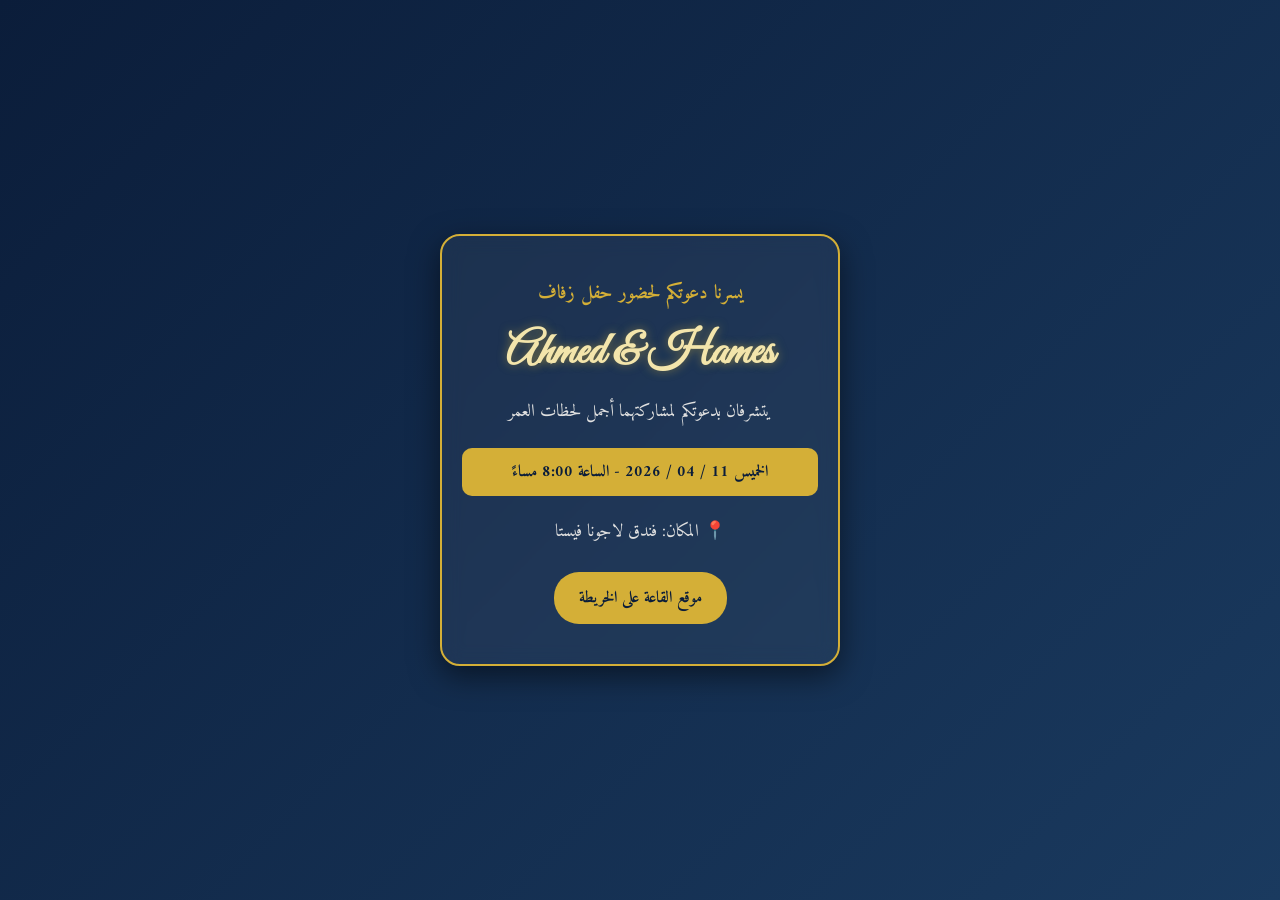
==== index.html @ f0f704f0 "Add files via upload" ====
<!DOCTYPE html>
<html lang="ar" dir="rtl">
<head>
    <meta charset="UTF-8">
    <meta name="viewport" content="width=device-width, initial-scale=1.0">
    <title>دعوة زفاف</title>
    <link href="https://fonts.googleapis.com/css2?family=Amiri:wght@400;700&family=Great+Vibes&display=swap" rel="stylesheet">
    <style>
        * { box-sizing: border-box; margin: 0; padding: 0; }
        body {
            font-family: 'Amiri', serif;
            background: linear-gradient(135deg, #0b1d3a, #1a3a5f);
            color: #fff;
            display: flex;
            justify-content: center;
            align-items: center;
            min-height: 100vh;
            padding: 20px;
        }
        .card {
            background: rgba(255, 255, 255, 0.05);
            border: 2px solid #d4af37;
            border-radius: 20px;
            padding: 40px 20px;
            text-align: center;
            max-width: 400px;
            width: 100%;
            box-shadow: 0 10px 30px rgba(0,0,0,0.5);
            backdrop-filter: blur(10px);
        }
        h3 { color: #d4af37; font-size: 1.2rem; margin-bottom: 10px; }
        h1 {
            font-family: 'Great Vibes', cursive;
            font-size: 2.8rem;
            color: #f3e5ab;
            margin: 15px 0;
            text-shadow: 0 0 10px rgba(212,175,55,0.5);
        }
        p { font-size: 1.1rem; line-height: 1.8; margin-bottom: 15px; color: #e0e0e0; }
        .date-box {
            background: #d4af37;
            color: #0b1d3a;
            padding: 10px;
            border-radius: 10px;
            font-weight: bold;
            margin: 20px 0;
        }
        .btn {
            display: inline-block;
            background: #d4af37;
            color: #0b1d3a;
            padding: 12px 25px;
            border-radius: 25px;
            text-decoration: none;
            font-weight: bold;
            margin-top: 10px;
            transition: 0.3s;
        }
    </style>
</head>
<body>

    <div class="card">
        <h3>يسرنا دعوتكم لحضور حفل زفاف</h3>
        <h1 id="names">Ahmed & Hames</h1>
        <p id="message">يتشرفان بدعوتكم لمشاركتهما أجمل لحظات العمر</p>
        
        <div class="date-box" id="date">
            الخميس 11 / 04 / 2026 - الساعة 8:00 مساءً
        </div>

        <p id="venue">📍 المكان: فندق لاجونا فيستا</p>

        <a href="https://maps.google.com" target="_blank" class="btn" id="mapLink">موقع القاعة على الخريطة</a>
    </div>

    <script>
        // كود بسيط يستقبل البيانات الديناميكية المكتوبة في لوحة التحكم
        const params = new URLSearchParams(window.location.search);
        if(params.get('names')) document.getElementById('names').innerText = params.get('names');
        if(params.get('date')) document.getElementById('date').innerText = params.get('date');
        if(params.get('venue')) document.getElementById('venue').innerText = '📍 المكان: ' + params.get('venue');
    </script>
</body>
</html>
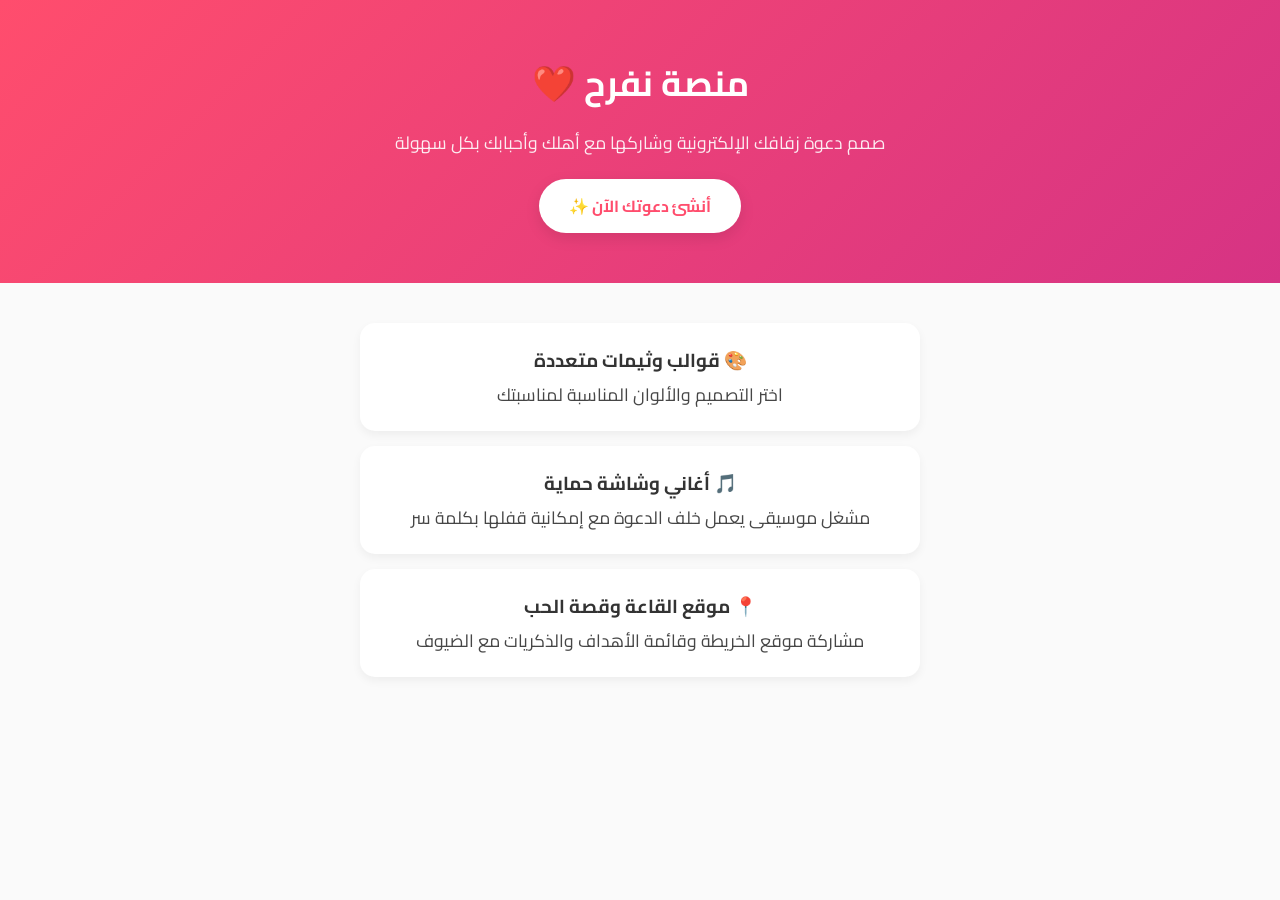
==== commit 10c6ac73: "Add files via upload" ====
--- a/index.html
+++ b/index.html
@@ -3,83 +3,41 @@
 <head>
     <meta charset="UTF-8">
     <meta name="viewport" content="width=device-width, initial-scale=1.0">
-    <title>دعوة زفاف</title>
-    <link href="https://fonts.googleapis.com/css2?family=Amiri:wght@400;700&family=Great+Vibes&display=swap" rel="stylesheet">
+    <title>منصة نفرح - دعوات إلكترونية فاخرة</title>
+    <link href="https://fonts.googleapis.com/css2?family=Cairo:wght@400;600;700&display=swap" rel="stylesheet">
     <style>
-        * { box-sizing: border-box; margin: 0; padding: 0; }
-        body {
-            font-family: 'Amiri', serif;
-            background: linear-gradient(135deg, #0b1d3a, #1a3a5f);
-            color: #fff;
-            display: flex;
-            justify-content: center;
-            align-items: center;
-            min-height: 100vh;
-            padding: 20px;
-        }
-        .card {
-            background: rgba(255, 255, 255, 0.05);
-            border: 2px solid #d4af37;
-            border-radius: 20px;
-            padding: 40px 20px;
-            text-align: center;
-            max-width: 400px;
-            width: 100%;
-            box-shadow: 0 10px 30px rgba(0,0,0,0.5);
-            backdrop-filter: blur(10px);
-        }
-        h3 { color: #d4af37; font-size: 1.2rem; margin-bottom: 10px; }
-        h1 {
-            font-family: 'Great Vibes', cursive;
-            font-size: 2.8rem;
-            color: #f3e5ab;
-            margin: 15px 0;
-            text-shadow: 0 0 10px rgba(212,175,55,0.5);
-        }
-        p { font-size: 1.1rem; line-height: 1.8; margin-bottom: 15px; color: #e0e0e0; }
-        .date-box {
-            background: #d4af37;
-            color: #0b1d3a;
-            padding: 10px;
-            border-radius: 10px;
-            font-weight: bold;
-            margin: 20px 0;
-        }
-        .btn {
-            display: inline-block;
-            background: #d4af37;
-            color: #0b1d3a;
-            padding: 12px 25px;
-            border-radius: 25px;
-            text-decoration: none;
-            font-weight: bold;
-            margin-top: 10px;
-            transition: 0.3s;
-        }
+        * { box-sizing: border-box; margin: 0; padding: 0; font-family: 'Cairo', sans-serif; }
+        body { background: #fafafa; color: #333; text-align: center; }
+        header { background: linear-gradient(135deg, #ff4d6d, #d63384); color: white; padding: 50px 20px; }
+        h1 { font-size: 2.2rem; margin-bottom: 10px; }
+        p { font-size: 1.1rem; opacity: 0.9; }
+        .btn { display: inline-block; background: white; color: #ff4d6d; padding: 12px 30px; border-radius: 30px; text-decoration: none; font-weight: bold; margin-top: 20px; box-shadow: 0 5px 15px rgba(0,0,0,0.1); }
+        .features { padding: 40px 20px; max-width: 600px; margin: 0 auto; }
+        .card { background: white; padding: 20px; border-radius: 15px; margin-bottom: 15px; box-shadow: 0 4px 10px rgba(0,0,0,0.05); }
     </style>
 </head>
 <body>
 
-    <div class="card">
-        <h3>يسرنا دعوتكم لحضور حفل زفاف</h3>
-        <h1 id="names">Ahmed & Hames</h1>
-        <p id="message">يتشرفان بدعوتكم لمشاركتهما أجمل لحظات العمر</p>
-        
-        <div class="date-box" id="date">
-            الخميس 11 / 04 / 2026 - الساعة 8:00 مساءً
+    <header>
+        <h1>منصة نفرح ❤️</h1>
+        <p>صمم دعوة زفافك الإلكترونية وشاركها مع أهلك وأحبابك بكل سهولة</p>
+        <a href="create.html" class="btn">أنشئ دعوتك الآن ✨</a>
+    </header>
+
+    <div class="features">
+        <div class="card">
+            <h3>🎨 قوالب وثيمات متعددة</h3>
+            <p>اختر التصميم والألوان المناسبة لمناسبتك</p>
         </div>
-
-        <p id="venue">📍 المكان: فندق لاجونا فيستا</p>
-
-        <a href="https://maps.google.com" target="_blank" class="btn" id="mapLink">موقع القاعة على الخريطة</a>
+        <div class="card">
+            <h3>🎵 أغاني وشاشة حماية</h3>
+            <p>مشغل موسيقى يعمل خلف الدعوة مع إمكانية قفلها بكلمة سر</p>
+        </div>
+        <div class="card">
+            <h3>📍 موقع القاعة وقصة الحب</h3>
+            <p>مشاركة موقع الخريطة وقائمة الأهداف والذكريات مع الضيوف</p>
+        </div>
     </div>
 
-    <script>
-        // كود بسيط يستقبل البيانات الديناميكية المكتوبة في لوحة التحكم
-        const params = new URLSearchParams(window.location.search);
-        if(params.get('names')) document.getElementById('names').innerText = params.get('names');
-        if(params.get('date')) document.getElementById('date').innerText = params.get('date');
-        if(params.get('venue')) document.getElementById('venue').innerText = '📍 المكان: ' + params.get('venue');
-    </script>
 </body>
 </html>
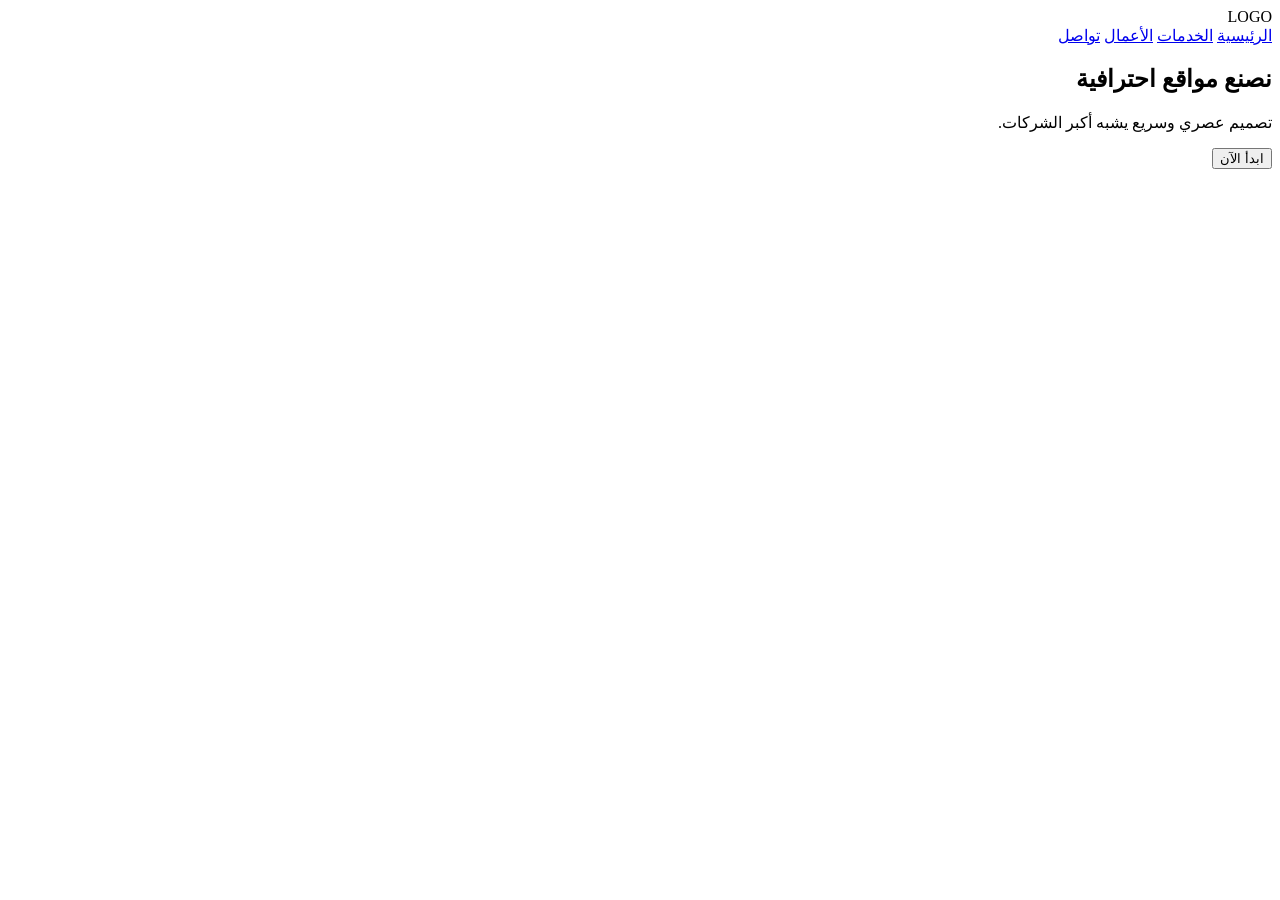
==== commit 846819b9: "Add files via upload" ====
--- a/index.html
+++ b/index.html
@@ -1,43 +1,58 @@
 <!DOCTYPE html>
 <html lang="ar" dir="rtl">
+
 <head>
-    <meta charset="UTF-8">
-    <meta name="viewport" content="width=device-width, initial-scale=1.0">
-    <title>منصة نفرح - دعوات إلكترونية فاخرة</title>
-    <link href="https://fonts.googleapis.com/css2?family=Cairo:wght@400;600;700&display=swap" rel="stylesheet">
-    <style>
-        * { box-sizing: border-box; margin: 0; padding: 0; font-family: 'Cairo', sans-serif; }
-        body { background: #fafafa; color: #333; text-align: center; }
-        header { background: linear-gradient(135deg, #ff4d6d, #d63384); color: white; padding: 50px 20px; }
-        h1 { font-size: 2.2rem; margin-bottom: 10px; }
-        p { font-size: 1.1rem; opacity: 0.9; }
-        .btn { display: inline-block; background: white; color: #ff4d6d; padding: 12px 30px; border-radius: 30px; text-decoration: none; font-weight: bold; margin-top: 20px; box-shadow: 0 5px 15px rgba(0,0,0,0.1); }
-        .features { padding: 40px 20px; max-width: 600px; margin: 0 auto; }
-        .card { background: white; padding: 20px; border-radius: 15px; margin-bottom: 15px; box-shadow: 0 4px 10px rgba(0,0,0,0.05); }
-    </style>
+
+<meta charset="UTF-8">
+
+<meta name="viewport" content="width=device-width, initial-scale=1.0">
+
+<title>My Website</title>
+
+<link rel="stylesheet" href="style.css">
+
 </head>
+
 <body>
 
-    <header>
-        <h1>منصة نفرح ❤️</h1>
-        <p>صمم دعوة زفافك الإلكترونية وشاركها مع أهلك وأحبابك بكل سهولة</p>
-        <a href="create.html" class="btn">أنشئ دعوتك الآن ✨</a>
-    </header>
+<header>
 
-    <div class="features">
-        <div class="card">
-            <h3>🎨 قوالب وثيمات متعددة</h3>
-            <p>اختر التصميم والألوان المناسبة لمناسبتك</p>
-        </div>
-        <div class="card">
-            <h3>🎵 أغاني وشاشة حماية</h3>
-            <p>مشغل موسيقى يعمل خلف الدعوة مع إمكانية قفلها بكلمة سر</p>
-        </div>
-        <div class="card">
-            <h3>📍 موقع القاعة وقصة الحب</h3>
-            <p>مشاركة موقع الخريطة وقائمة الأهداف والذكريات مع الضيوف</p>
-        </div>
-    </div>
+<div class="logo">LOGO</div>
+
+<nav>
+
+<a href="#">الرئيسية</a>
+
+<a href="#">الخدمات</a>
+
+<a href="#">الأعمال</a>
+
+<a href="#">تواصل</a>
+
+</nav>
+
+</header>
+
+<section class="hero">
+
+<div class="content">
+
+<h1>نصنع مواقع احترافية</h1>
+
+<p>
+
+تصميم عصري وسريع يشبه أكبر الشركات.
+
+</p>
+
+<button>ابدأ الآن</button>
+
+</div>
+
+</section>
+
+<script src="script.js"></script>
 
 </body>
+
 </html>
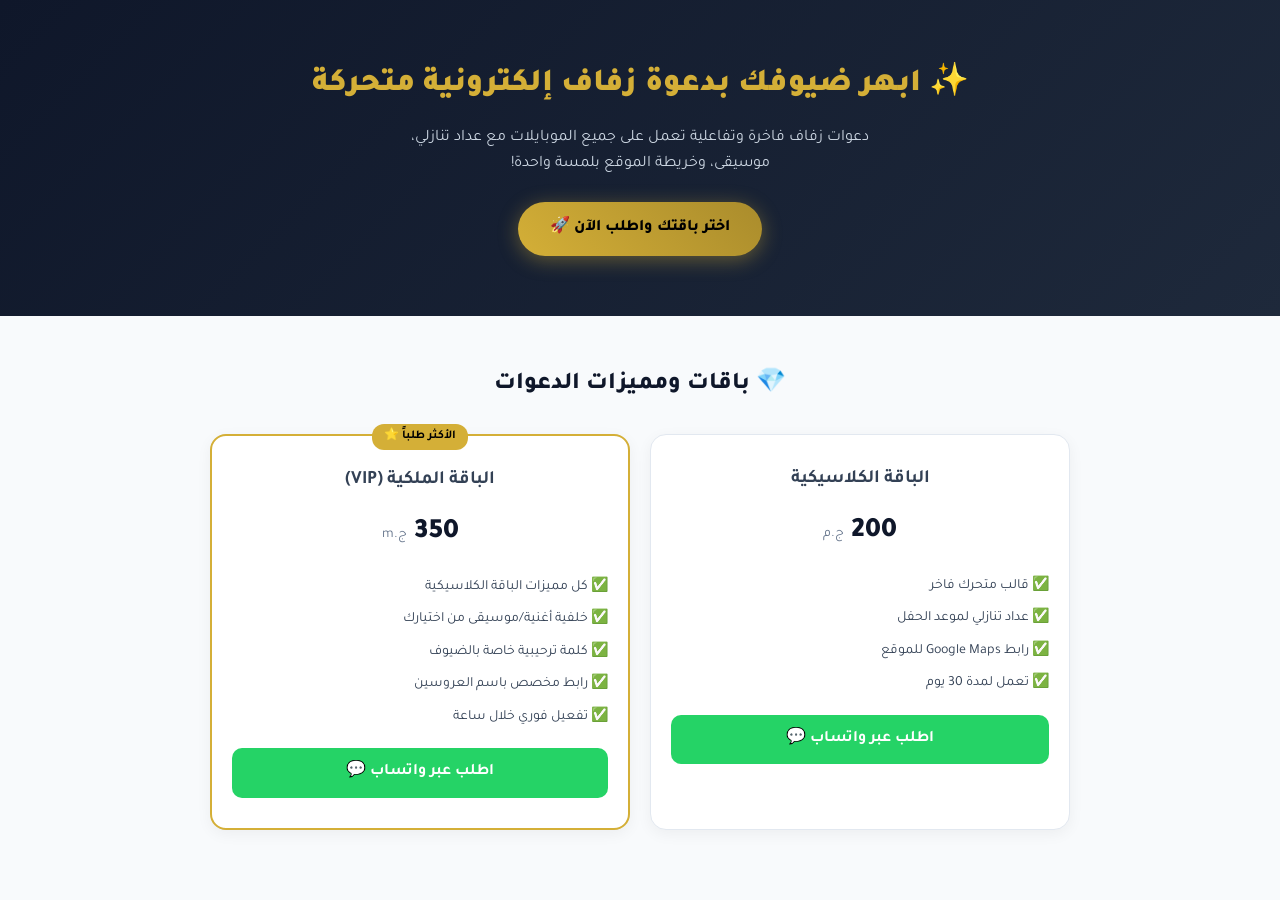
==== commit bcffc496: "Add files via upload" ====
--- a/index.html
+++ b/index.html
@@ -1,58 +1,132 @@
 <!DOCTYPE html>
 <html lang="ar" dir="rtl">
+<head>
+    <meta charset="UTF-8">
+    <meta name="viewport" content="width=device-width, initial-scale=1.0">
+    <title>دعوات زفاف إلكترونية فاخرة ومتحركة</title>
+    <link href="https://fonts.googleapis.com/css2?family=Tajawal:wght@400;500;700;800;900&display=swap" rel="stylesheet">
+    <style>
+        :root {
+            --gold: #d4af37;
+            --dark: #0f172a;
+            --bg: #f8fafc;
+        }
+        * { box-sizing: border-box; margin: 0; padding: 0; font-family: 'Tajawal', sans-serif; }
+        body { background: var(--bg); color: #334155; line-height: 1.6; }
 
-<head>
+        .hero {
+            background: linear-gradient(135deg, #0f172a 0%, #1e293b 100%);
+            color: white;
+            padding: 60px 20px;
+            text-align: center;
+        }
+        .hero h1 { font-size: 32px; color: var(--gold); font-weight: 900; margin-bottom: 15px; }
+        .hero p { font-size: 16px; color: #cbd5e1; max-width: 500px; margin: 0 auto 25px; }
+        
+        .btn-cta {
+            display: inline-block;
+            background: linear-gradient(45deg, var(--gold), #aa8c2c);
+            color: #000;
+            font-weight: 800;
+            padding: 14px 32px;
+            border-radius: 30px;
+            text-decoration: none;
+            box-shadow: 0 4px 20px rgba(212, 175, 55, 0.4);
+        }
 
-<meta charset="UTF-8">
+        .section { padding: 50px 20px; max-width: 900px; margin: 0 auto; text-align: center; }
+        .section-title { font-size: 24px; font-weight: 800; margin-bottom: 30px; color: #0f172a; }
 
-<meta name="viewport" content="width=device-width, initial-scale=1.0">
+        /* كروت الباقات */
+        .pricing-grid {
+            display: grid;
+            grid-template-columns: repeat(auto-fit, minmax(250px, 1fr));
+            gap: 20px;
+        }
 
-<title>My Website</title>
+        .price-card {
+            background: white;
+            padding: 30px 20px;
+            border-radius: 16px;
+            border: 1px solid #e2e8f0;
+            box-shadow: 0 4px 15px rgba(0,0,0,0.05);
+            position: relative;
+        }
 
-<link rel="stylesheet" href="style.css">
+        .price-card.popular {
+            border: 2px solid var(--gold);
+        }
 
+        .price-card.popular::before {
+            content: 'الأكثر طلباً ⭐';
+            position: absolute;
+            top: -12px;
+            right: 50%;
+            transform: translateX(50%);
+            background: var(--gold);
+            color: black;
+            font-weight: bold;
+            font-size: 12px;
+            padding: 3px 12px;
+            border-radius: 12px;
+        }
+
+        .price { font-size: 28px; font-weight: 900; color: #0f172a; margin: 15px 0; }
+        .price span { font-size: 14px; color: #64748b; font-weight: normal; }
+
+        .features-list { list-style: none; margin: 20px 0; text-align: right; font-size: 14px; }
+        .features-list li { margin-bottom: 10px; }
+
+        .btn-whatsapp {
+            display: block;
+            background: #25d366;
+            color: white;
+            font-weight: bold;
+            padding: 12px;
+            border-radius: 10px;
+            text-decoration: none;
+        }
+    </style>
 </head>
-
 <body>
 
-<header>
+    <header class="hero">
+        <h1>✨ ابهر ضيوفك بدعوة زفاف إلكترونية متحركة</h1>
+        <p>دعوات زفاف فاخرة وتفاعلية تعمل على جميع الموبايلات مع عداد تنازلي، موسيقى، وخريطة الموقع بلمسة واحدة!</p>
+        <a href="#pricing" class="btn-cta">اختر باقتك واطلب الآن 🚀</a>
+    </header>
 
-<div class="logo">LOGO</div>
+    <section class="section" id="pricing">
+        <h2 class="section-title">💎 باقات ومميزات الدعوات</h2>
+        <div class="pricing-grid">
+            
+            <div class="price-card">
+                <h3>الباقة الكلاسيكية</h3>
+                <div class="price">200 <span>ج.م</span></div>
+                <ul class="features-list">
+                    <li>✅ قالب متحرك فاخر</li>
+                    <li>✅ عداد تنازلي لموعد الحفل</li>
+                    <li>✅ رابط Google Maps للموقع</li>
+                    <li>✅ تعمل لمدة 30 يوم</li>
+                </ul>
+                <a href="https://wa.me/201000000000?text=أريد%20طلب%20الدعوة%20الكلاسيكية" target="_blank" class="btn-whatsapp">اطلب عبر واتساب 💬</a>
+            </div>
 
-<nav>
+            <div class="price-card popular">
+                <h3>الباقة الملكية (VIP)</h3>
+                <div class="price">350 <span>ج.m</span></div>
+                <ul class="features-list">
+                    <li>✅ كل مميزات الباقة الكلاسيكية</li>
+                    <li>✅ خلفية أغنية/موسيقى من اختيارك</li>
+                    <li>✅ كلمة ترحيبية خاصة بالضيوف</li>
+                    <li>✅ رابط مخصص باسم العروسين</li>
+                    <li>✅ تفعيل فوري خلال ساعة</li>
+                </ul>
+                <a href="https://wa.me/201000000000?text=أريد%20طلب%20الباقة%20الملكية" target="_blank" class="btn-whatsapp">اطلب عبر واتساب 💬</a>
+            </div>
 
-<a href="#">الرئيسية</a>
-
-<a href="#">الخدمات</a>
-
-<a href="#">الأعمال</a>
-
-<a href="#">تواصل</a>
-
-</nav>
-
-</header>
-
-<section class="hero">
-
-<div class="content">
-
-<h1>نصنع مواقع احترافية</h1>
-
-<p>
-
-تصميم عصري وسريع يشبه أكبر الشركات.
-
-</p>
-
-<button>ابدأ الآن</button>
-
-</div>
-
-</section>
-
-<script src="script.js"></script>
+        </div>
+    </section>
 
 </body>
-
 </html>
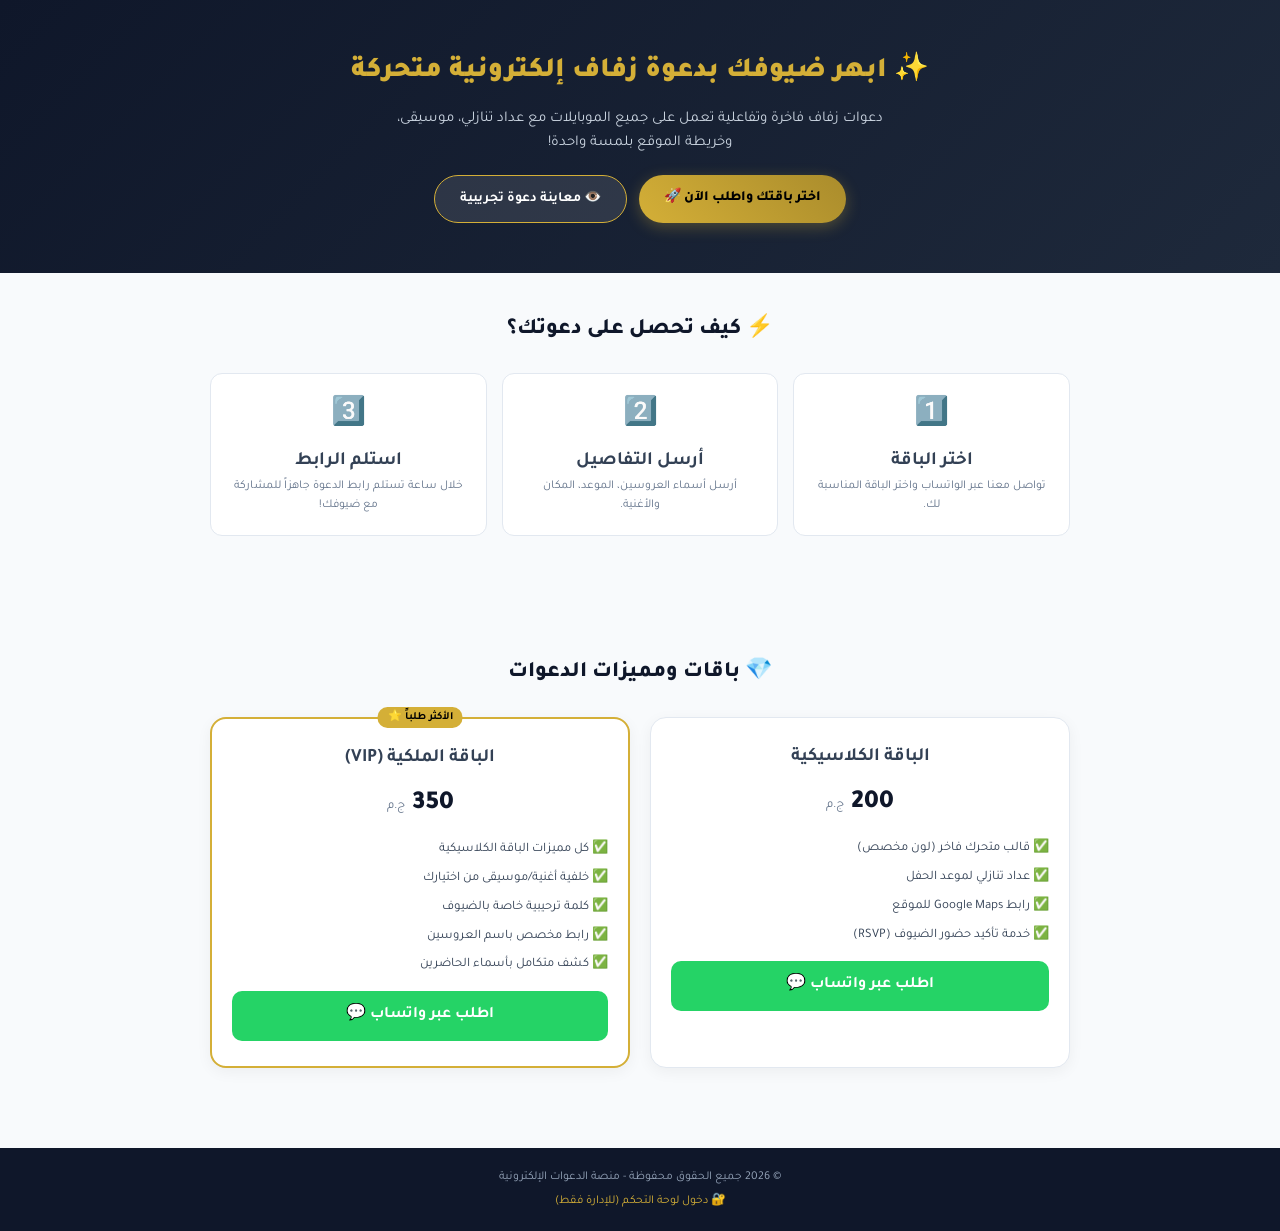
==== commit e013ce9e: "Add files via upload" ====
--- a/index.html
+++ b/index.html
@@ -17,75 +17,96 @@
         .hero {
             background: linear-gradient(135deg, #0f172a 0%, #1e293b 100%);
             color: white;
-            padding: 60px 20px;
+            padding: 50px 20px;
             text-align: center;
         }
-        .hero h1 { font-size: 32px; color: var(--gold); font-weight: 900; margin-bottom: 15px; }
-        .hero p { font-size: 16px; color: #cbd5e1; max-width: 500px; margin: 0 auto 25px; }
+        .hero h1 { font-size: 28px; color: var(--gold); font-weight: 900; margin-bottom: 12px; }
+        .hero p { font-size: 15px; color: #cbd5e1; max-width: 500px; margin: 0 auto 20px; }
         
+        .hero-buttons {
+            display: flex;
+            justify-content: center;
+            gap: 12px;
+            flex-wrap: wrap;
+        }
+
         .btn-cta {
-            display: inline-block;
             background: linear-gradient(45deg, var(--gold), #aa8c2c);
             color: #000;
             font-weight: 800;
-            padding: 14px 32px;
+            padding: 12px 25px;
             border-radius: 30px;
             text-decoration: none;
-            box-shadow: 0 4px 20px rgba(212, 175, 55, 0.4);
+            box-shadow: 0 4px 15px rgba(212, 175, 55, 0.3);
+            font-size: 14px;
         }
 
-        .section { padding: 50px 20px; max-width: 900px; margin: 0 auto; text-align: center; }
-        .section-title { font-size: 24px; font-weight: 800; margin-bottom: 30px; color: #0f172a; }
+        .btn-demo {
+            background: rgba(255, 255, 255, 0.1);
+            color: #fff;
+            border: 1px solid var(--gold);
+            font-weight: 700;
+            padding: 12px 25px;
+            border-radius: 30px;
+            text-decoration: none;
+            font-size: 14px;
+        }
+
+        .section { padding: 40px 20px; max-width: 900px; margin: 0 auto; text-align: center; }
+        .section-title { font-size: 22px; font-weight: 800; margin-bottom: 25px; color: #0f172a; }
+
+        /* خطوات العمل */
+        .steps-grid {
+            display: grid;
+            grid-template-columns: repeat(auto-fit, minmax(200px, 1fr));
+            gap: 15px;
+            margin-bottom: 40px;
+        }
+        .step-card {
+            background: white; padding: 20px; border-radius: 12px;
+            border: 1px solid #e2e8f0; text-align: center;
+        }
+        .step-icon { font-size: 28px; margin-bottom: 8px; }
 
         /* كروت الباقات */
         .pricing-grid {
             display: grid;
-            grid-template-columns: repeat(auto-fit, minmax(250px, 1fr));
+            grid-template-columns: repeat(auto-fit, minmax(260px, 1fr));
             gap: 20px;
         }
 
         .price-card {
             background: white;
-            padding: 30px 20px;
+            padding: 25px 20px;
             border-radius: 16px;
             border: 1px solid #e2e8f0;
             box-shadow: 0 4px 15px rgba(0,0,0,0.05);
             position: relative;
         }
 
-        .price-card.popular {
-            border: 2px solid var(--gold);
+        .price-card.popular { border: 2px solid var(--gold); }
+        .price-card.popular::before {
+            content: 'الأكثر طلباً ⭐';
+            position: absolute; top: -12px; right: 50%; transform: translateX(50%);
+            background: var(--gold); color: black; font-weight: bold; font-size: 11px;
+            padding: 2px 10px; border-radius: 10px;
         }
 
-        .price-card.popular::before {
-            content: 'الأكثر طلباً ⭐';
-            position: absolute;
-            top: -12px;
-            right: 50%;
-            transform: translateX(50%);
-            background: var(--gold);
-            color: black;
-            font-weight: bold;
-            font-size: 12px;
-            padding: 3px 12px;
-            border-radius: 12px;
+        .price { font-size: 26px; font-weight: 900; color: #0f172a; margin: 10px 0; }
+        .price span { font-size: 13px; color: #64748b; font-weight: normal; }
+
+        .features-list { list-style: none; margin: 15px 0; text-align: right; font-size: 13px; }
+        .features-list li { margin-bottom: 8px; }
+
+        .btn-whatsapp {
+            display: block; background: #25d366; color: white;
+            font-weight: bold; padding: 12px; border-radius: 10px; text-decoration: none;
         }
 
-        .price { font-size: 28px; font-weight: 900; color: #0f172a; margin: 15px 0; }
-        .price span { font-size: 14px; color: #64748b; font-weight: normal; }
-
-        .features-list { list-style: none; margin: 20px 0; text-align: right; font-size: 14px; }
-        .features-list li { margin-bottom: 10px; }
-
-        .btn-whatsapp {
-            display: block;
-            background: #25d366;
-            color: white;
-            font-weight: bold;
-            padding: 12px;
-            border-radius: 10px;
-            text-decoration: none;
+        footer {
+            background: #0f172a; color: #94a3b8; padding: 20px; text-align: center; font-size: 12px; margin-top: 40px;
         }
+        footer a { color: var(--gold); text-decoration: none; margin-top: 5px; display: inline-block; }
     </style>
 </head>
 <body>
@@ -93,8 +114,34 @@
     <header class="hero">
         <h1>✨ ابهر ضيوفك بدعوة زفاف إلكترونية متحركة</h1>
         <p>دعوات زفاف فاخرة وتفاعلية تعمل على جميع الموبايلات مع عداد تنازلي، موسيقى، وخريطة الموقع بلمسة واحدة!</p>
-        <a href="#pricing" class="btn-cta">اختر باقتك واطلب الآن 🚀</a>
+        
+        <div class="hero-buttons">
+            <a href="#pricing" class="btn-cta">اختر باقتك واطلب الآن 🚀</a>
+            <!-- زر معاينة نمط دعوة حية تجريبية -->
+            <a href="/invitation.html?id=demo" target="_blank" class="btn-demo">👁️ معاينة دعوة تجريبية</a>
+        </div>
     </header>
+
+    <section class="section">
+        <h2 class="section-title">⚡ كيف تحصل على دعوتك؟</h2>
+        <div class="steps-grid">
+            <div class="step-card">
+                <div class="step-icon">1️⃣</div>
+                <h3>اختر الباقة</h3>
+                <p style="font-size: 12px; color: #64748b;">تواصل معنا عبر الواتساب واختر الباقة المناسبة لك.</p>
+            </div>
+            <div class="step-card">
+                <div class="step-icon">2️⃣</div>
+                <h3>أرسل التفاصيل</h3>
+                <p style="font-size: 12px; color: #64748b;">أرسل أسماء العروسين، الموعد، المكان والأغنية.</p>
+            </div>
+            <div class="step-card">
+                <div class="step-icon">3️⃣</div>
+                <h3>استلم الرابط</h3>
+                <p style="font-size: 12px; color: #64748b;">خلال ساعة تستلم رابط الدعوة جاهزاً للمشاركة مع ضيوفك!</p>
+            </div>
+        </div>
+    </section>
 
     <section class="section" id="pricing">
         <h2 class="section-title">💎 باقات ومميزات الدعوات</h2>
@@ -104,23 +151,23 @@
                 <h3>الباقة الكلاسيكية</h3>
                 <div class="price">200 <span>ج.م</span></div>
                 <ul class="features-list">
-                    <li>✅ قالب متحرك فاخر</li>
+                    <li>✅ قالب متحرك فاخر (لون مخصص)</li>
                     <li>✅ عداد تنازلي لموعد الحفل</li>
                     <li>✅ رابط Google Maps للموقع</li>
-                    <li>✅ تعمل لمدة 30 يوم</li>
+                    <li>✅ خدمة تأكيد حضور الضيوف (RSVP)</li>
                 </ul>
                 <a href="https://wa.me/201000000000?text=أريد%20طلب%20الدعوة%20الكلاسيكية" target="_blank" class="btn-whatsapp">اطلب عبر واتساب 💬</a>
             </div>
 
             <div class="price-card popular">
                 <h3>الباقة الملكية (VIP)</h3>
-                <div class="price">350 <span>ج.m</span></div>
+                <div class="price">350 <span>ج.م</span></div>
                 <ul class="features-list">
                     <li>✅ كل مميزات الباقة الكلاسيكية</li>
                     <li>✅ خلفية أغنية/موسيقى من اختيارك</li>
                     <li>✅ كلمة ترحيبية خاصة بالضيوف</li>
                     <li>✅ رابط مخصص باسم العروسين</li>
-                    <li>✅ تفعيل فوري خلال ساعة</li>
+                    <li>✅ كشف متكامل بأسماء الحاضرين</li>
                 </ul>
                 <a href="https://wa.me/201000000000?text=أريد%20طلب%20الباقة%20الملكية" target="_blank" class="btn-whatsapp">اطلب عبر واتساب 💬</a>
             </div>
@@ -128,5 +175,11 @@
         </div>
     </section>
 
+    <footer>
+        <p>© 2026 جميع الحقوق محفوظة - منصة الدعوات الإلكترونية</p>
+        <!-- رابط سريع للوحة التحكم الخاصة بك -->
+        <a href="/admin.html">🔐 دخول لوحة التحكم (للإدارة فقط)</a>
+    </footer>
+
 </body>
 </html>
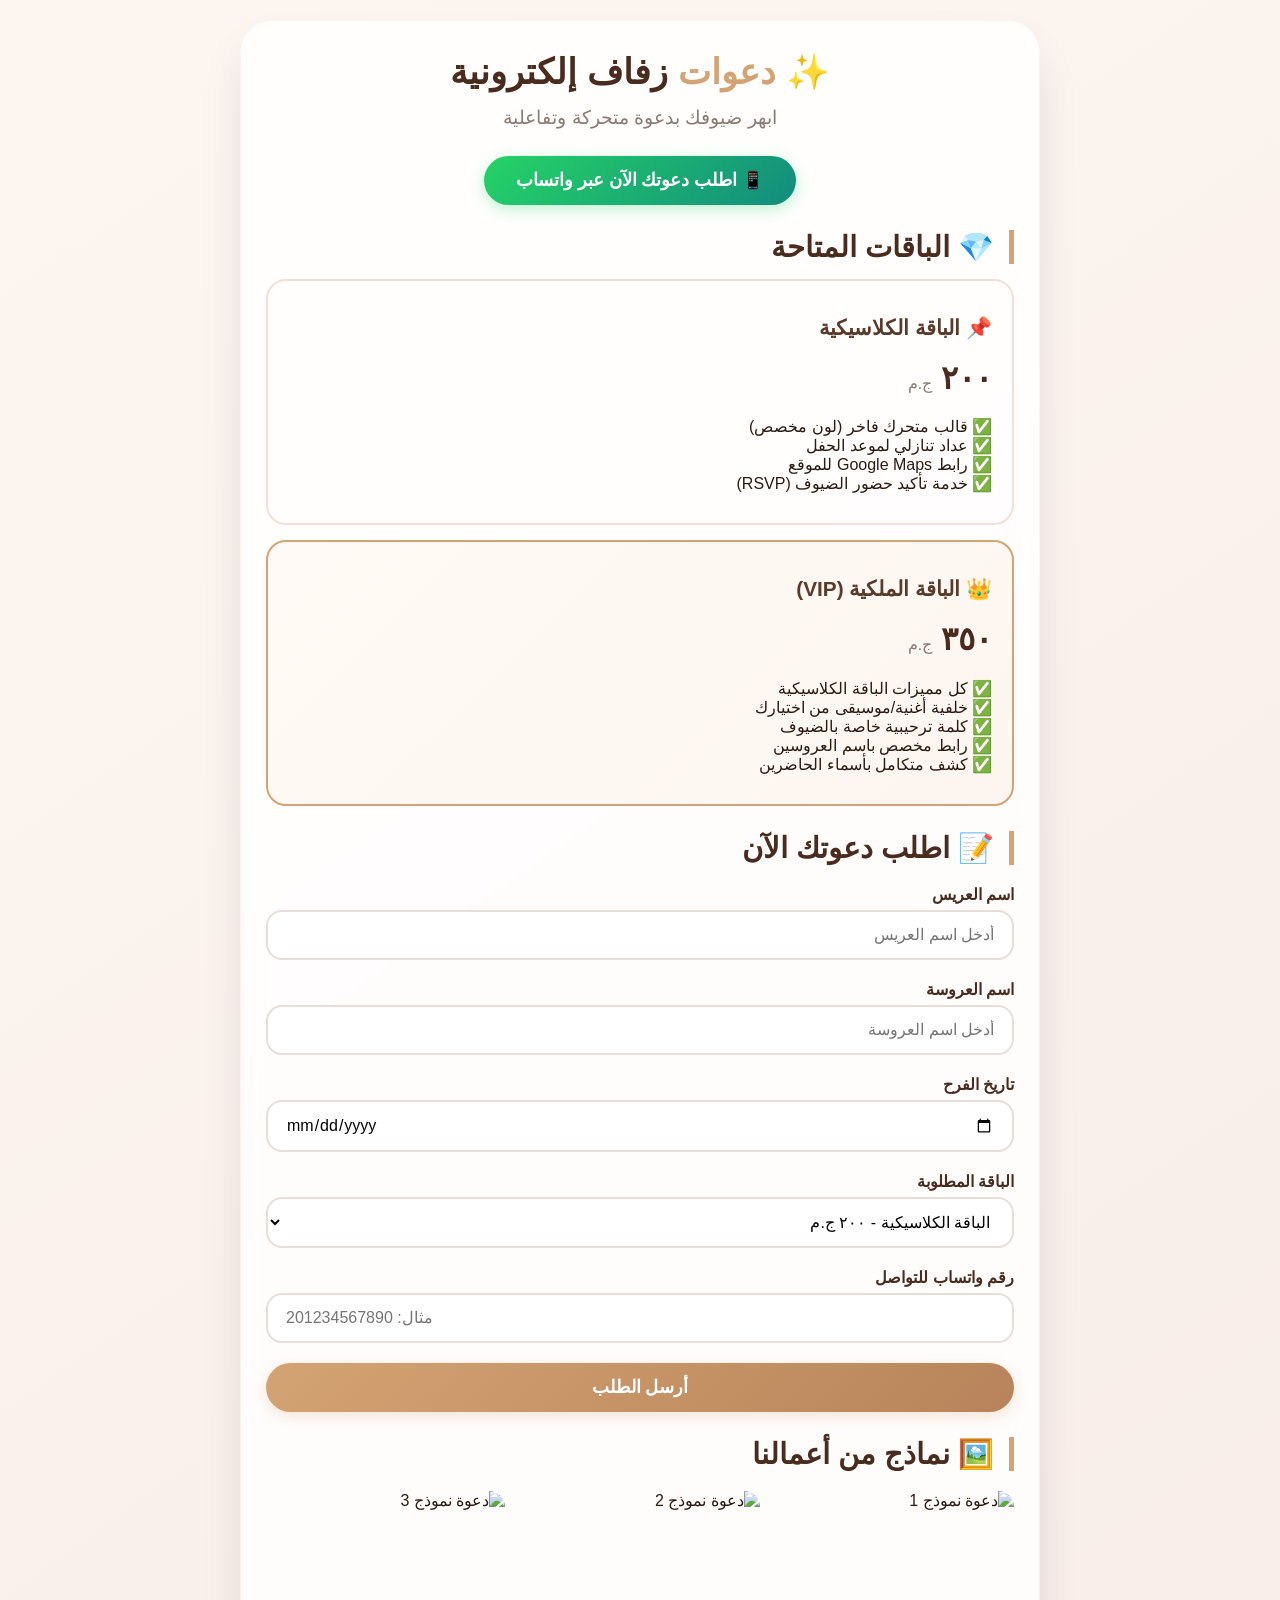
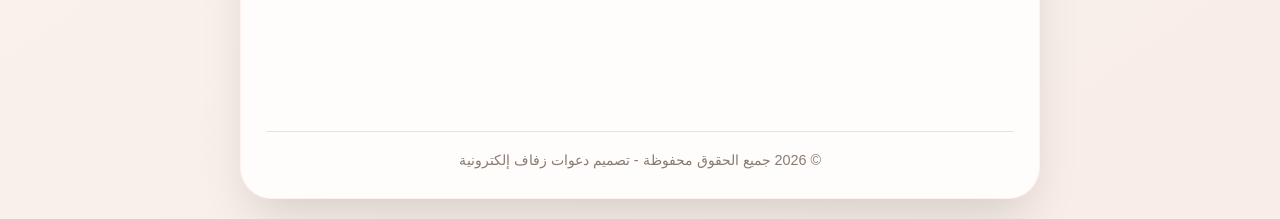
==== commit fc75519b: "Add files via upload" ====
--- a/index.html
+++ b/index.html
@@ -3,183 +3,95 @@
 <head>
     <meta charset="UTF-8">
     <meta name="viewport" content="width=device-width, initial-scale=1.0">
-    <title>دعوات زفاف إلكترونية فاخرة ومتحركة</title>
-    <link href="https://fonts.googleapis.com/css2?family=Tajawal:wght@400;500;700;800;900&display=swap" rel="stylesheet">
-    <style>
-        :root {
-            --gold: #d4af37;
-            --dark: #0f172a;
-            --bg: #f8fafc;
-        }
-        * { box-sizing: border-box; margin: 0; padding: 0; font-family: 'Tajawal', sans-serif; }
-        body { background: var(--bg); color: #334155; line-height: 1.6; }
-
-        .hero {
-            background: linear-gradient(135deg, #0f172a 0%, #1e293b 100%);
-            color: white;
-            padding: 50px 20px;
-            text-align: center;
-        }
-        .hero h1 { font-size: 28px; color: var(--gold); font-weight: 900; margin-bottom: 12px; }
-        .hero p { font-size: 15px; color: #cbd5e1; max-width: 500px; margin: 0 auto 20px; }
-        
-        .hero-buttons {
-            display: flex;
-            justify-content: center;
-            gap: 12px;
-            flex-wrap: wrap;
-        }
-
-        .btn-cta {
-            background: linear-gradient(45deg, var(--gold), #aa8c2c);
-            color: #000;
-            font-weight: 800;
-            padding: 12px 25px;
-            border-radius: 30px;
-            text-decoration: none;
-            box-shadow: 0 4px 15px rgba(212, 175, 55, 0.3);
-            font-size: 14px;
-        }
-
-        .btn-demo {
-            background: rgba(255, 255, 255, 0.1);
-            color: #fff;
-            border: 1px solid var(--gold);
-            font-weight: 700;
-            padding: 12px 25px;
-            border-radius: 30px;
-            text-decoration: none;
-            font-size: 14px;
-        }
-
-        .section { padding: 40px 20px; max-width: 900px; margin: 0 auto; text-align: center; }
-        .section-title { font-size: 22px; font-weight: 800; margin-bottom: 25px; color: #0f172a; }
-
-        /* خطوات العمل */
-        .steps-grid {
-            display: grid;
-            grid-template-columns: repeat(auto-fit, minmax(200px, 1fr));
-            gap: 15px;
-            margin-bottom: 40px;
-        }
-        .step-card {
-            background: white; padding: 20px; border-radius: 12px;
-            border: 1px solid #e2e8f0; text-align: center;
-        }
-        .step-icon { font-size: 28px; margin-bottom: 8px; }
-
-        /* كروت الباقات */
-        .pricing-grid {
-            display: grid;
-            grid-template-columns: repeat(auto-fit, minmax(260px, 1fr));
-            gap: 20px;
-        }
-
-        .price-card {
-            background: white;
-            padding: 25px 20px;
-            border-radius: 16px;
-            border: 1px solid #e2e8f0;
-            box-shadow: 0 4px 15px rgba(0,0,0,0.05);
-            position: relative;
-        }
-
-        .price-card.popular { border: 2px solid var(--gold); }
-        .price-card.popular::before {
-            content: 'الأكثر طلباً ⭐';
-            position: absolute; top: -12px; right: 50%; transform: translateX(50%);
-            background: var(--gold); color: black; font-weight: bold; font-size: 11px;
-            padding: 2px 10px; border-radius: 10px;
-        }
-
-        .price { font-size: 26px; font-weight: 900; color: #0f172a; margin: 10px 0; }
-        .price span { font-size: 13px; color: #64748b; font-weight: normal; }
-
-        .features-list { list-style: none; margin: 15px 0; text-align: right; font-size: 13px; }
-        .features-list li { margin-bottom: 8px; }
-
-        .btn-whatsapp {
-            display: block; background: #25d366; color: white;
-            font-weight: bold; padding: 12px; border-radius: 10px; text-decoration: none;
-        }
-
-        footer {
-            background: #0f172a; color: #94a3b8; padding: 20px; text-align: center; font-size: 12px; margin-top: 40px;
-        }
-        footer a { color: var(--gold); text-decoration: none; margin-top: 5px; display: inline-block; }
-    </style>
+    <title>دعوات زفاف إلكترونية فاخرة</title>
+    <link rel="stylesheet" href="style.css">
 </head>
 <body>
+    <div class="container">
+        <!-- الهيدر -->
+        <h1>✨ <span>دعوات</span> زفاف إلكترونية</h1>
+        <p style="text-align: center; font-size: 1.2rem; color: #8a7a72;">
+            ابهر ضيوفك بدعوة متحركة وتفاعلية
+        </p>
 
-    <header class="hero">
-        <h1>✨ ابهر ضيوفك بدعوة زفاف إلكترونية متحركة</h1>
-        <p>دعوات زفاف فاخرة وتفاعلية تعمل على جميع الموبايلات مع عداد تنازلي، موسيقى، وخريطة الموقع بلمسة واحدة!</p>
+        <!-- زر واتساب سريع -->
+        <div style="text-align: center; margin: 20px 0;">
+            <a href="https://wa.me/201234567890?text=أهلاً،%20أريد%20طلب%20دعوة%20زفاف" 
+               class="btn btn-whatsapp" target="_blank">
+               📱 اطلب دعوتك الآن عبر واتساب
+            </a>
+        </div>
+
+        <!-- الباقات -->
+        <h2>💎 الباقات المتاحة</h2>
         
-        <div class="hero-buttons">
-            <a href="#pricing" class="btn-cta">اختر باقتك واطلب الآن 🚀</a>
-            <!-- زر معاينة نمط دعوة حية تجريبية -->
-            <a href="/invitation.html?id=demo" target="_blank" class="btn-demo">👁️ معاينة دعوة تجريبية</a>
+        <div class="package">
+            <h3>📌 الباقة الكلاسيكية</h3>
+            <p class="price">٢٠٠ <span>ج.م</span></p>
+            <ul style="list-style: none; padding: 10px 0;">
+                <li>✅ قالب متحرك فاخر (لون مخصص)</li>
+                <li>✅ عداد تنازلي لموعد الحفل</li>
+                <li>✅ رابط Google Maps للموقع</li>
+                <li>✅ خدمة تأكيد حضور الضيوف (RSVP)</li>
+            </ul>
         </div>
-    </header>
 
-    <section class="section">
-        <h2 class="section-title">⚡ كيف تحصل على دعوتك؟</h2>
-        <div class="steps-grid">
-            <div class="step-card">
-                <div class="step-icon">1️⃣</div>
-                <h3>اختر الباقة</h3>
-                <p style="font-size: 12px; color: #64748b;">تواصل معنا عبر الواتساب واختر الباقة المناسبة لك.</p>
+        <div class="package vip">
+            <h3>👑 الباقة الملكية (VIP)</h3>
+            <p class="price">٣٥٠ <span>ج.م</span></p>
+            <ul style="list-style: none; padding: 10px 0;">
+                <li>✅ كل مميزات الباقة الكلاسيكية</li>
+                <li>✅ خلفية أغنية/موسيقى من اختيارك</li>
+                <li>✅ كلمة ترحيبية خاصة بالضيوف</li>
+                <li>✅ رابط مخصص باسم العروسين</li>
+                <li>✅ كشف متكامل بأسماء الحاضرين</li>
+            </ul>
+        </div>
+
+        <!-- نموذج طلب سريع -->
+        <h2>📝 اطلب دعوتك الآن</h2>
+        <form id="orderForm">
+            <div class="form-group">
+                <label>اسم العريس</label>
+                <input type="text" id="groomName" placeholder="أدخل اسم العريس" required>
             </div>
-            <div class="step-card">
-                <div class="step-icon">2️⃣</div>
-                <h3>أرسل التفاصيل</h3>
-                <p style="font-size: 12px; color: #64748b;">أرسل أسماء العروسين، الموعد، المكان والأغنية.</p>
+            <div class="form-group">
+                <label>اسم العروسة</label>
+                <input type="text" id="brideName" placeholder="أدخل اسم العروسة" required>
             </div>
-            <div class="step-card">
-                <div class="step-icon">3️⃣</div>
-                <h3>استلم الرابط</h3>
-                <p style="font-size: 12px; color: #64748b;">خلال ساعة تستلم رابط الدعوة جاهزاً للمشاركة مع ضيوفك!</p>
+            <div class="form-group">
+                <label>تاريخ الفرح</label>
+                <input type="date" id="weddingDate" required>
             </div>
+            <div class="form-group">
+                <label>الباقة المطلوبة</label>
+                <select id="package">
+                    <option value="كلاسيكية">الباقة الكلاسيكية - ٢٠٠ ج.م</option>
+                    <option value="VIP">الباقة الملكية - ٣٥٠ ج.م</option>
+                </select>
+            </div>
+            <div class="form-group">
+                <label>رقم واتساب للتواصل</label>
+                <input type="tel" id="phone" placeholder="مثال: 201234567890" required>
+            </div>
+            <button type="submit" class="btn" style="width: 100%;">أرسل الطلب</button>
+        </form>
+        <div id="formMessage" style="margin-top: 15px;"></div>
+
+        <!-- معرض -->
+        <h2>🖼️ نماذج من أعمالنا</h2>
+        <div class="gallery">
+            <img src="https://via.placeholder.com/400x400/f8ede8/d4a373?text=دعوة+1" alt="دعوة نموذج 1">
+            <img src="https://via.placeholder.com/400x400/fdf6f0/d4a373?text=دعوة+2" alt="دعوة نموذج 2">
+            <img src="https://via.placeholder.com/400x400/f8ede8/b8835a?text=دعوة+3" alt="دعوة نموذج 3">
         </div>
-    </section>
 
-    <section class="section" id="pricing">
-        <h2 class="section-title">💎 باقات ومميزات الدعوات</h2>
-        <div class="pricing-grid">
-            
-            <div class="price-card">
-                <h3>الباقة الكلاسيكية</h3>
-                <div class="price">200 <span>ج.م</span></div>
-                <ul class="features-list">
-                    <li>✅ قالب متحرك فاخر (لون مخصص)</li>
-                    <li>✅ عداد تنازلي لموعد الحفل</li>
-                    <li>✅ رابط Google Maps للموقع</li>
-                    <li>✅ خدمة تأكيد حضور الضيوف (RSVP)</li>
-                </ul>
-                <a href="https://wa.me/201000000000?text=أريد%20طلب%20الدعوة%20الكلاسيكية" target="_blank" class="btn-whatsapp">اطلب عبر واتساب 💬</a>
-            </div>
+        <!-- الفوتر -->
+        <div style="text-align: center; margin-top: 40px; padding-top: 20px; border-top: 1px solid #f0e0d8; color: #8a7a72; font-size: 0.9rem;">
+            © 2026 جميع الحقوق محفوظة - تصميم دعوات زفاف إلكترونية
+        </div>
+    </div>
 
-            <div class="price-card popular">
-                <h3>الباقة الملكية (VIP)</h3>
-                <div class="price">350 <span>ج.م</span></div>
-                <ul class="features-list">
-                    <li>✅ كل مميزات الباقة الكلاسيكية</li>
-                    <li>✅ خلفية أغنية/موسيقى من اختيارك</li>
-                    <li>✅ كلمة ترحيبية خاصة بالضيوف</li>
-                    <li>✅ رابط مخصص باسم العروسين</li>
-                    <li>✅ كشف متكامل بأسماء الحاضرين</li>
-                </ul>
-                <a href="https://wa.me/201000000000?text=أريد%20طلب%20الباقة%20الملكية" target="_blank" class="btn-whatsapp">اطلب عبر واتساب 💬</a>
-            </div>
-
-        </div>
-    </section>
-
-    <footer>
-        <p>© 2026 جميع الحقوق محفوظة - منصة الدعوات الإلكترونية</p>
-        <!-- رابط سريع للوحة التحكم الخاصة بك -->
-        <a href="/admin.html">🔐 دخول لوحة التحكم (للإدارة فقط)</a>
-    </footer>
-
+    <script src="script.js"></script>
 </body>
-</html>
+</html>
--- a/style.css
+++ b/style.css
@@ -0,0 +1,307 @@
+/* style.css - ملف التنسيقات الموحد */
+
+* {
+    margin: 0;
+    padding: 0;
+    box-sizing: border-box;
+    font-family: 'Tajawal', 'Segoe UI', sans-serif;
+}
+
+body {
+    background: linear-gradient(145deg, #fdf6f0 0%, #f8ede8 100%);
+    color: #2d1b12;
+    min-height: 100vh;
+    padding: 20px;
+}
+
+/* الحاوية الرئيسية */
+.container {
+    max-width: 800px;
+    margin: 0 auto;
+    background: rgba(255, 255, 255, 0.85);
+    backdrop-filter: blur(10px);
+    border-radius: 32px;
+    padding: 30px 25px;
+    box-shadow: 0 25px 50px -12px rgba(0, 0, 0, 0.15);
+    border: 1px solid rgba(255, 215, 200, 0.3);
+}
+
+/* العناوين */
+h1 {
+    font-size: 2.2rem;
+    text-align: center;
+    color: #4a2c1e;
+    margin-bottom: 8px;
+}
+
+h1 span {
+    color: #d4a373;
+}
+
+h2 {
+    font-size: 1.8rem;
+    color: #4a2c1e;
+    margin: 25px 0 15px;
+    border-right: 5px solid #d4a373;
+    padding-right: 15px;
+}
+
+h3 {
+    font-size: 1.3rem;
+    color: #5a3a2a;
+    margin: 15px 0 10px;
+}
+
+/* النصوص */
+p {
+    line-height: 1.8;
+    color: #3d2b20;
+    font-size: 1.05rem;
+}
+
+/* البطاقات والصناديق */
+.card {
+    background: white;
+    border-radius: 20px;
+    padding: 20px;
+    margin: 15px 0;
+    box-shadow: 0 4px 15px rgba(0, 0, 0, 0.05);
+    border: 1px solid rgba(212, 163, 115, 0.15);
+    transition: all 0.3s ease;
+}
+
+.card:hover {
+    transform: translateY(-3px);
+    box-shadow: 0 8px 30px rgba(212, 163, 115, 0.15);
+}
+
+/* الأزرار */
+.btn {
+    display: inline-block;
+    padding: 14px 32px;
+    background: linear-gradient(135deg, #d4a373, #b8835a);
+    color: white;
+    border: none;
+    border-radius: 50px;
+    font-size: 1.1rem;
+    font-weight: 600;
+    cursor: pointer;
+    transition: all 0.3s ease;
+    text-decoration: none;
+    text-align: center;
+    box-shadow: 0 4px 15px rgba(212, 163, 115, 0.3);
+}
+
+.btn:hover {
+    transform: scale(1.02);
+    box-shadow: 0 6px 25px rgba(212, 163, 115, 0.4);
+}
+
+.btn-whatsapp {
+    background: linear-gradient(135deg, #25D366, #128C7E);
+    box-shadow: 0 4px 15px rgba(37, 211, 102, 0.3);
+}
+
+/* قائمة الباقات */
+.package {
+    border: 2px solid #f0e0d8;
+    border-radius: 20px;
+    padding: 20px;
+    margin: 15px 0;
+    transition: all 0.3s ease;
+}
+
+.package.vip {
+    border-color: #d4a373;
+    background: linear-gradient(135deg, #fffaf5, #fdf6f0);
+}
+
+.price {
+    font-size: 2rem;
+    font-weight: 700;
+    color: #4a2c1e;
+}
+
+.price span {
+    font-size: 1rem;
+    font-weight: 400;
+    color: #8a7a72;
+}
+
+/* نموذج الطلب */
+.form-group {
+    margin: 20px 0;
+}
+
+.form-group label {
+    display: block;
+    margin-bottom: 6px;
+    font-weight: 600;
+    color: #4a2c1e;
+}
+
+.form-group input,
+.form-group textarea,
+.form-group select {
+    width: 100%;
+    padding: 14px 18px;
+    border: 2px solid #e8ddd8;
+    border-radius: 16px;
+    font-size: 1rem;
+    background: white;
+    transition: all 0.3s ease;
+}
+
+.form-group input:focus,
+.form-group textarea:focus {
+    border-color: #d4a373;
+    outline: none;
+    box-shadow: 0 0 0 4px rgba(212, 163, 115, 0.1);
+}
+
+/* العدّاد التنازلي */
+.countdown {
+    display: flex;
+    justify-content: center;
+    gap: 15px;
+    margin: 25px 0;
+}
+
+.countdown-item {
+    background: white;
+    padding: 15px 20px;
+    border-radius: 16px;
+    text-align: center;
+    min-width: 70px;
+    box-shadow: 0 4px 15px rgba(0, 0, 0, 0.05);
+}
+
+.countdown-item .number {
+    font-size: 2rem;
+    font-weight: 700;
+    color: #4a2c1e;
+}
+
+.countdown-item .label {
+    font-size: 0.8rem;
+    color: #8a7a72;
+}
+
+/* معرض الصور */
+.gallery {
+    display: grid;
+    grid-template-columns: repeat(auto-fit, minmax(200px, 1fr));
+    gap: 15px;
+    margin: 20px 0;
+}
+
+.gallery img {
+    width: 100%;
+    height: 200px;
+    object-fit: cover;
+    border-radius: 16px;
+    transition: all 0.3s ease;
+}
+
+.gallery img:hover {
+    transform: scale(1.02);
+}
+
+/* لوحة التحكم */
+.admin-stats {
+    display: grid;
+    grid-template-columns: repeat(auto-fit, minmax(150px, 1fr));
+    gap: 15px;
+    margin: 20px 0;
+}
+
+.stat-card {
+    background: white;
+    padding: 20px;
+    border-radius: 16px;
+    text-align: center;
+}
+
+.stat-number {
+    font-size: 2.5rem;
+    font-weight: 700;
+    color: #d4a373;
+}
+
+/* جدول الطلبات */
+.table-container {
+    overflow-x: auto;
+}
+
+table {
+    width: 100%;
+    border-collapse: collapse;
+    margin: 15px 0;
+}
+
+th, td {
+    padding: 12px 15px;
+    text-align: right;
+    border-bottom: 1px solid #f0e0d8;
+}
+
+th {
+    background: #f8ede8;
+    font-weight: 600;
+}
+
+tr:hover {
+    background: #fdf6f0;
+}
+
+/* رسائل التنبيه */
+.alert {
+    padding: 15px 20px;
+    border-radius: 16px;
+    margin: 15px 0;
+}
+
+.alert-success {
+    background: #e6f7ec;
+    color: #1a7a4a;
+    border: 1px solid #b8e6cc;
+}
+
+.alert-error {
+    background: #fde8e8;
+    color: #a13a3a;
+    border: 1px solid #f5c2c2;
+}
+
+/* التوافق مع الموبايل */
+@media (max-width: 600px) {
+    .container {
+        padding: 20px 15px;
+    }
+    
+    h1 {
+        font-size: 1.8rem;
+    }
+    
+    .countdown {
+        gap: 10px;
+    }
+    
+    .countdown-item {
+        padding: 10px 15px;
+        min-width: 55px;
+    }
+    
+    .countdown-item .number {
+        font-size: 1.5rem;
+    }
+    
+    .gallery {
+        grid-template-columns: 1fr 1fr;
+    }
+    
+    .btn {
+        padding: 12px 24px;
+        font-size: 1rem;
+    }
+}
